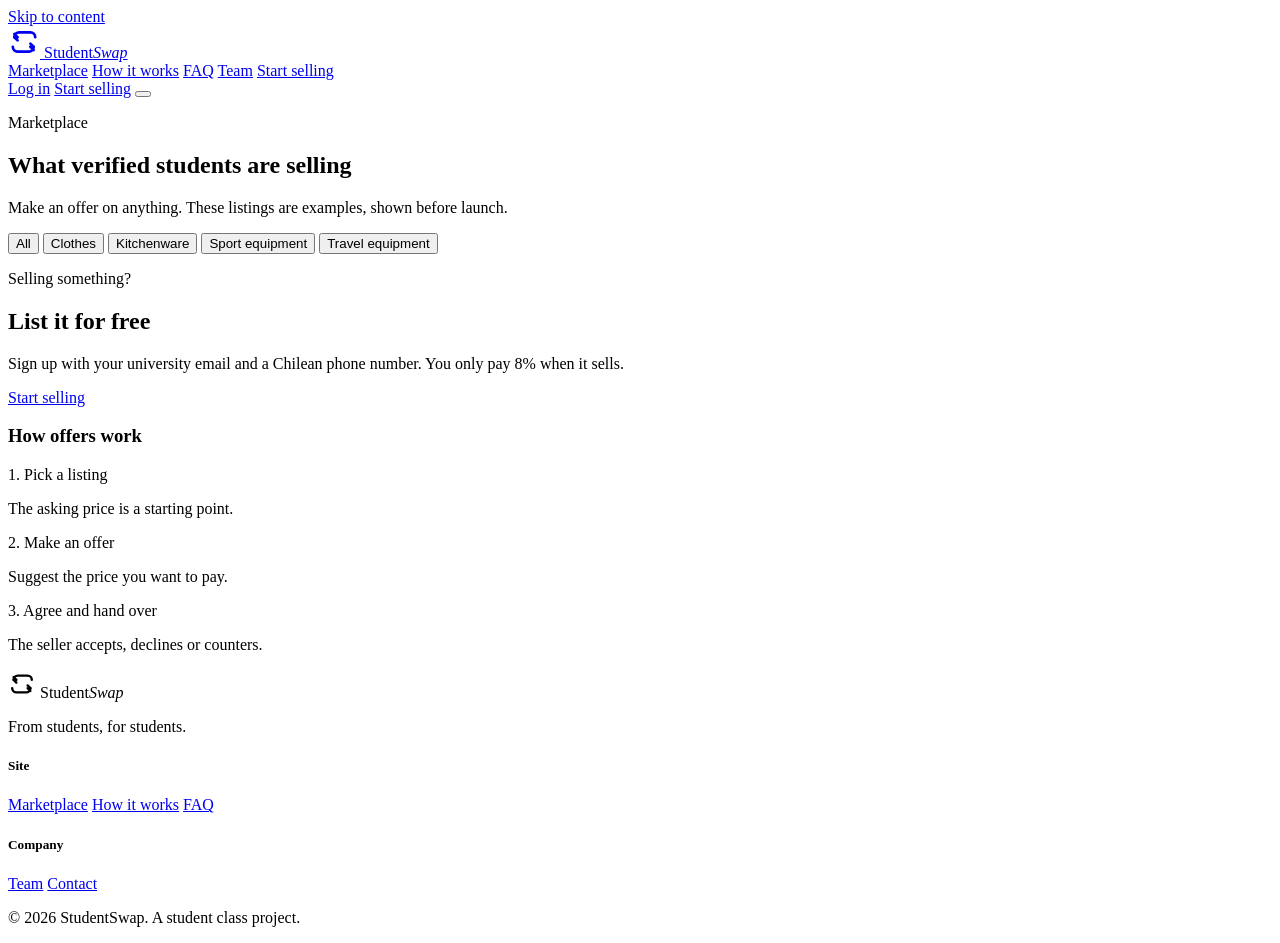
==== marketplace.html @ c47710b7 "Add files via upload" ====
<!DOCTYPE html>
<html lang="en">
<head>
<meta charset="UTF-8">
<meta name="viewport" content="width=device-width, initial-scale=1.0">
<title>Marketplace | StudentSwap</title>
<meta name="description" content="Browse what verified students are selling on StudentSwap: clothes, kitchenware, sport and travel equipment. Make an offer on any listing.">
<link rel="icon" href="data:image/svg+xml,<svg xmlns=%22http://www.w3.org/2000/svg%22 viewBox=%220 0 100 100%22><text y=%22.9em%22 font-size=%2290%22>🔁</text></svg>">
<link rel="preconnect" href="https://fonts.googleapis.com">
<link rel="preconnect" href="https://fonts.gstatic.com" crossorigin>
<link href="https://fonts.googleapis.com/css2?family=Fraunces:opsz,wght@9..144,500;9..144,600;9..144,700&family=Inter:wght@400;500;600;700;800&display=swap" rel="stylesheet">
<link rel="stylesheet" href="css/styles.css">
</head>
<body>

<a class="skip-link" href="#main">Skip to content</a>

<header class="site-header" id="top">
  <div class="wrap header-inner">
    <a href="index.html" class="logo" aria-label="StudentSwap home">
      <span class="logo-mark">
        <svg width="32" height="32" viewBox="0 0 40 40" fill="none" xmlns="http://www.w3.org/2000/svg">
          <path d="M8 14C8 10.6863 10.6863 8 14 8H28C31.3137 8 34 10.6863 34 14" stroke="currentColor" stroke-width="3.4" stroke-linecap="round"/>
          <path d="M12 14L8 10M8 14L12 18" stroke="currentColor" stroke-width="3.4" stroke-linecap="round" stroke-linejoin="round"/>
          <path d="M32 26C32 29.3137 29.3137 32 26 32H12C8.68629 32 6 29.3137 6 26" stroke="currentColor" stroke-width="3.4" stroke-linecap="round"/>
          <path d="M28 26L32 30M32 26L28 22" stroke="currentColor" stroke-width="3.4" stroke-linecap="round" stroke-linejoin="round"/>
        </svg>
      </span>
      <span>Student<em>Swap</em></span>
    </a>

    <nav class="main-nav" id="main-nav" aria-label="Primary">
      <a href="marketplace.html" class="is-active">Marketplace</a>
      <a href="index.html#how-it-works">How it works</a>
      <a href="index.html#faq">FAQ</a>
      <a href="index.html#team">Team</a>
      <a href="index.html#join" class="nav-cta btn btn-primary">Start selling</a>
    </nav>

    <div class="header-actions">
      <a href="index.html#join" class="btn btn-ghost">Log in</a>
      <a href="index.html#join" class="btn btn-primary">Start selling</a>
      <button class="nav-toggle" id="navToggle" aria-expanded="false" aria-controls="main-nav" aria-label="Toggle menu">
        <span></span><span></span><span></span>
      </button>
    </div>
  </div>
</header>

<main id="main">

  <section class="section" style="padding-bottom:0;">
    <div class="wrap">
      <p class="eyebrow center">Marketplace</p>
      <h2 class="section-title center">What verified students are selling</h2>
      <p class="section-lead center">Make an offer on anything. These listings are examples, shown before launch.</p>

      <div class="market-toolbar">
        <div class="filter-bar" role="tablist" aria-label="Filter listings">
          <button class="filter-chip is-active" data-filter="all">All</button>
          <button class="filter-chip" data-filter="clothing">Clothes</button>
          <button class="filter-chip" data-filter="kitchen">Kitchenware</button>
          <button class="filter-chip" data-filter="sport">Sport equipment</button>
          <button class="filter-chip" data-filter="travel">Travel equipment</button>
        </div>
      </div>

      <div class="item-grid" id="itemGrid">
        <!-- injected by JS -->
      </div>
    </div>
  </section>

  <section class="section">
    <div class="wrap two-col">
      <div>
        <p class="eyebrow">Selling something?</p>
        <h2 class="section-title">List it for free</h2>
        <p class="section-lead">Sign up with your university email and a Chilean phone number. You only pay 8% when it sells.</p>
        <a href="index.html#join" class="btn btn-primary btn-lg">Start selling</a>
      </div>
      <div class="model-card">
        <h3>How offers work</h3>
        <div class="model-row"><span>1. Pick a listing</span><p>The asking price is a starting point.</p></div>
        <div class="model-row"><span>2. Make an offer</span><p>Suggest the price you want to pay.</p></div>
        <div class="model-row"><span>3. Agree and hand over</span><p>The seller accepts, declines or counters.</p></div>
      </div>
    </div>
  </section>

</main>

<footer class="site-footer">
  <div class="wrap footer-inner">
    <div class="footer-brand">
      <span class="logo"><span class="logo-mark">
          <svg width="28" height="28" viewBox="0 0 40 40" fill="none" xmlns="http://www.w3.org/2000/svg">
            <path d="M8 14C8 10.6863 10.6863 8 14 8H28C31.3137 8 34 10.6863 34 14" stroke="currentColor" stroke-width="3.4" stroke-linecap="round"/>
            <path d="M12 14L8 10M8 14L12 18" stroke="currentColor" stroke-width="3.4" stroke-linecap="round" stroke-linejoin="round"/>
            <path d="M32 26C32 29.3137 29.3137 32 26 32H12C8.68629 32 6 29.3137 6 26" stroke="currentColor" stroke-width="3.4" stroke-linecap="round"/>
            <path d="M28 26L32 30M32 26L28 22" stroke="currentColor" stroke-width="3.4" stroke-linecap="round" stroke-linejoin="round"/>
          </svg>
      </span>Student<em>Swap</em></span>
      <p>From students, for students.</p>
    </div>
    <div class="footer-links">
      <div>
        <h5>Site</h5>
        <a href="marketplace.html">Marketplace</a>
        <a href="index.html#how-it-works">How it works</a>
        <a href="index.html#faq">FAQ</a>
      </div>
      <div>
        <h5>Company</h5>
        <a href="index.html#team">Team</a>
        <a href="index.html#join">Contact</a>
      </div>
    </div>
  </div>
  <div class="wrap footer-bottom">
    <p>© 2026 StudentSwap. A student class project.</p>
  </div>
</footer>

<script src="js/placeholder.js"></script>
<script src="js/marketplace.js"></script>
</body>
</html>
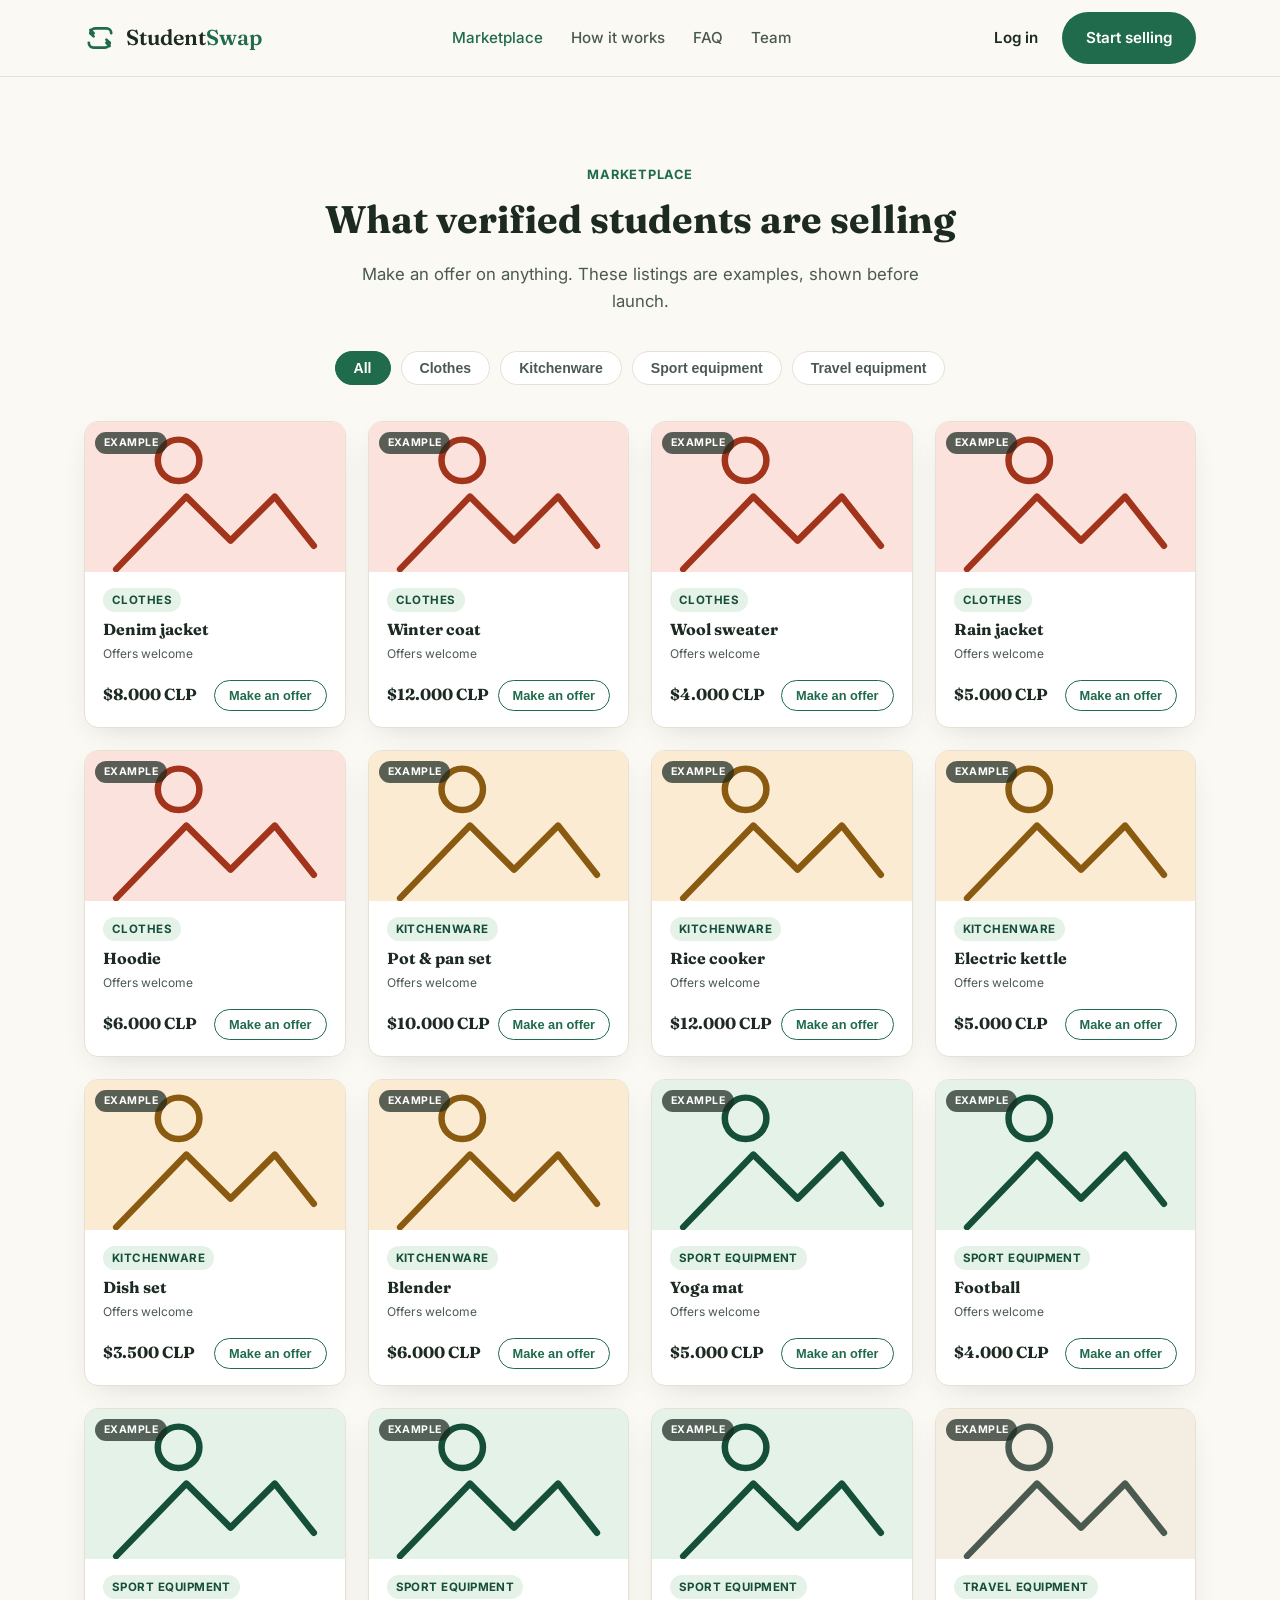
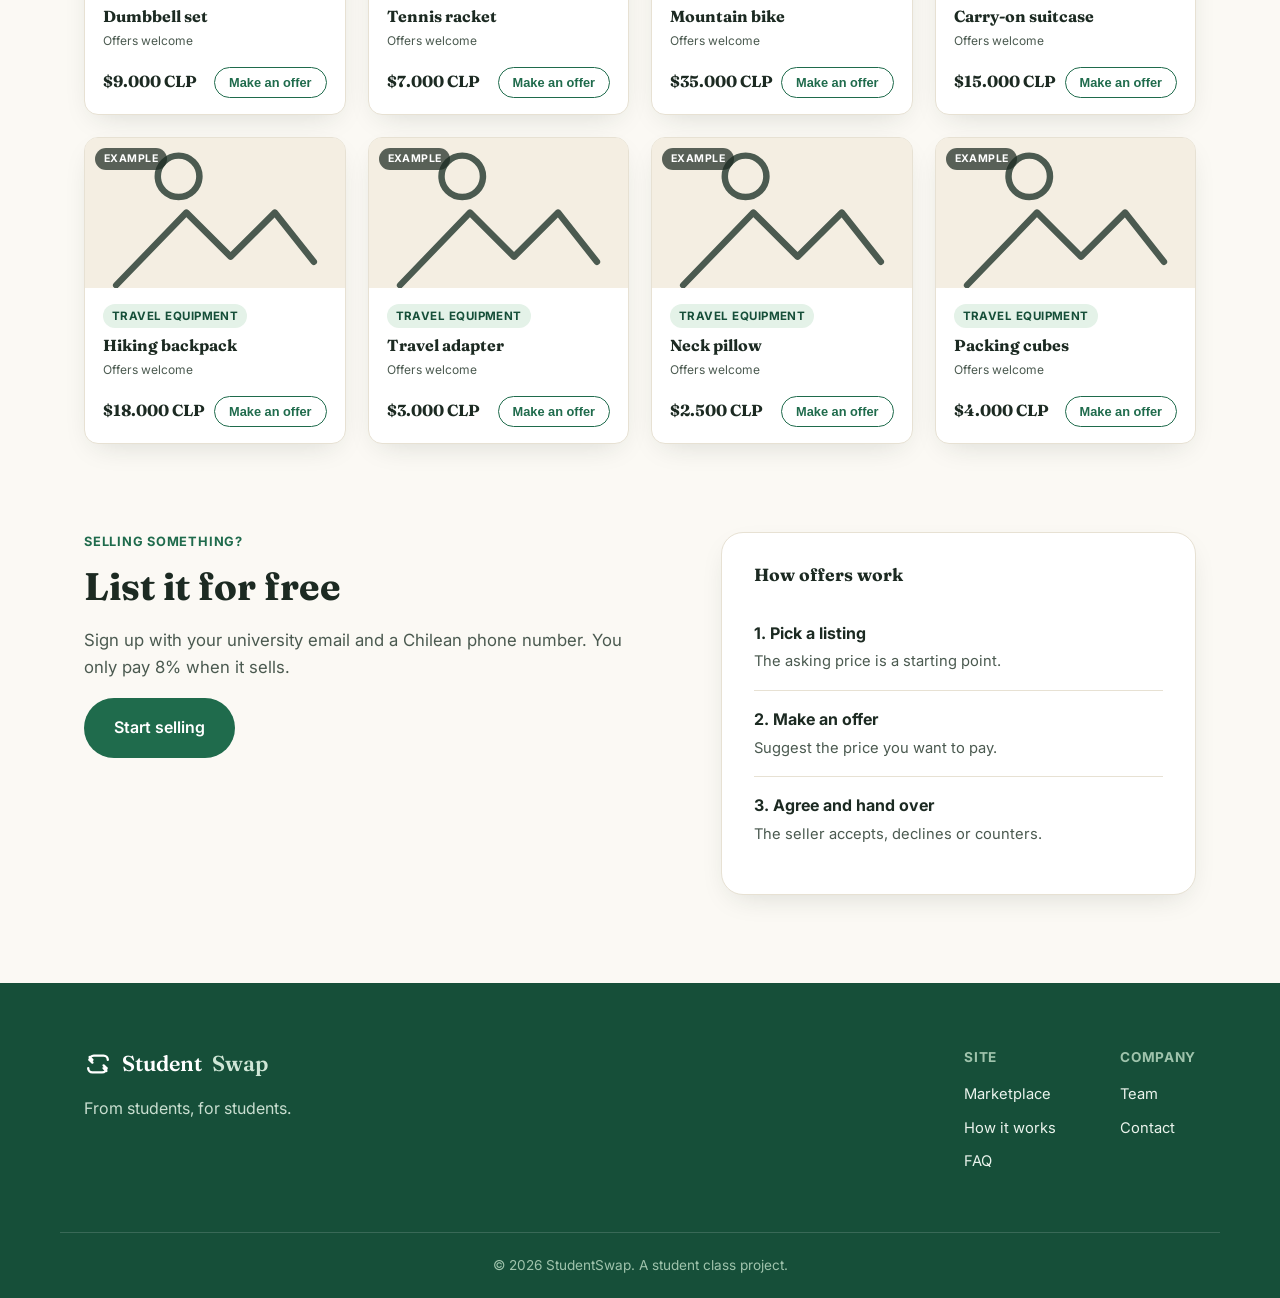
==== commit c094fad9: "Add files via upload" ====
--- a/marketplace.html
+++ b/marketplace.html
@@ -9,7 +9,320 @@
 <link rel="preconnect" href="https://fonts.googleapis.com">
 <link rel="preconnect" href="https://fonts.gstatic.com" crossorigin>
 <link href="https://fonts.googleapis.com/css2?family=Fraunces:opsz,wght@9..144,500;9..144,600;9..144,700&family=Inter:wght@400;500;600;700;800&display=swap" rel="stylesheet">
-<link rel="stylesheet" href="css/styles.css">
+<style>
+/* ---------- Tokens (light) ---------- */
+:root{
+  --bg:#FBF9F4;
+  --surface:#FFFFFF;
+  --ink:#1C2A22;
+  --ink-soft:#4B5A50;
+  --border:#E7E1D3;
+
+  --green-600:#1F6B4C;
+  --green-700:#164F39;
+  --green-100:#CFE6D6;
+  --green-200:#AFD8BC;
+  --green-tint:#E4F2E8;
+
+  --coral:#F2664B;
+  --coral-tint:#FBE2DC;
+  --coral-deep:#A3341C;
+
+  --gold:#E8A33D;
+  --gold-tint:#FBEBD3;
+  --gold-deep:#8A5A10;
+
+  --sand:#F4EEE2;
+  --brand-deep:#164F39;
+
+  --shadow: 0 10px 30px -12px rgba(28,42,34,0.18);
+  --radius-lg: 22px;
+  --radius-md: 14px;
+  --radius-sm: 10px;
+  --maxw: 1160px;
+  --font-head: "Fraunces", serif;
+  --font-body: "Inter", system-ui, sans-serif;
+}
+
+/* ---------- Tokens (dark, OS default) ---------- */
+@media (prefers-color-scheme: dark){
+  :root:not([data-theme="light"]){
+    --bg:#101B15; --surface:#182922; --ink:#F1EFE4; --ink-soft:#A6B8AB; --border:#2A3D31;
+    --green-600:#39AD72; --green-700:#8FDBB0; --green-100:#1E3A2C; --green-200:#25452F; --green-tint:#1B2E23;
+    --coral:#FF8266; --coral-tint:#3B2620; --coral-deep:#FFB6A0;
+    --gold:#F0B85A; --gold-tint:#3A2E17; --gold-deep:#F2C784;
+    --sand:#1B2419;
+    --shadow: 0 10px 30px -12px rgba(0,0,0,0.6);
+  }
+}
+/* ---------- Tokens (dark, explicit toggle) ---------- */
+:root[data-theme="dark"]{
+  --bg:#101B15; --surface:#182922; --ink:#F1EFE4; --ink-soft:#A6B8AB; --border:#2A3D31;
+  --green-600:#39AD72; --green-700:#8FDBB0; --green-100:#1E3A2C; --green-200:#25452F; --green-tint:#1B2E23;
+  --coral:#FF8266; --coral-tint:#3B2620; --coral-deep:#FFB6A0;
+  --gold:#F0B85A; --gold-tint:#3A2E17; --gold-deep:#F2C784;
+  --sand:#1B2419;
+  --shadow: 0 10px 30px -12px rgba(0,0,0,0.6);
+}
+
+/* ---------- Base ---------- */
+*,*::before,*::after{box-sizing:border-box;}
+html{scroll-behavior:smooth;}
+body{
+  margin:0;font-family:var(--font-body);color:var(--ink);background:var(--bg);
+  line-height:1.6;-webkit-font-smoothing:antialiased;
+}
+img{max-width:100%;display:block;}
+a{color:inherit;text-decoration:none;}
+ul{list-style:none;margin:0;padding:0;}
+h1,h2,h3,h4{font-family:var(--font-head);margin:0 0 .5em;line-height:1.15;color:var(--ink);text-wrap:balance;}
+p{margin:0 0 1em;color:var(--ink-soft);}
+
+.skip-link{position:absolute;left:-999px;top:0;background:var(--brand-deep);color:#fff;padding:10px 16px;border-radius:0 0 8px 0;z-index:999;}
+.skip-link:focus{left:0;}
+
+.wrap{max-width:var(--maxw);margin:0 auto;padding:0 24px;}
+.wrap.narrow{max-width:760px;}
+.wrap.two-col{display:grid;grid-template-columns:1.1fr .9fr;gap:56px;align-items:start;}
+
+.section{padding:88px 0;}
+.section.alt{background:var(--sand);}
+.eyebrow{font-weight:700;letter-spacing:.06em;text-transform:uppercase;font-size:.8rem;color:var(--green-600);margin:0 0 12px;}
+.eyebrow.center{text-align:center;}
+.section-title{font-size:clamp(1.7rem,3vw,2.4rem);max-width:720px;}
+.section-title.center{margin-left:auto;margin-right:auto;text-align:center;}
+.section-lead{max-width:560px;font-size:1.05rem;}
+.section-lead.center{margin-left:auto;margin-right:auto;text-align:center;}
+
+/* ---------- Buttons ---------- */
+.btn{
+  display:inline-flex;align-items:center;justify-content:center;gap:8px;padding:12px 22px;border-radius:999px;
+  font-weight:600;font-size:.95rem;border:2px solid transparent;cursor:pointer;transition:.18s ease;white-space:nowrap;
+}
+.btn-primary{background:var(--green-600);color:#fff;}
+.btn-primary:hover{background:var(--brand-deep);}
+.btn-outline{border-color:var(--ink);color:var(--ink);}
+.btn-outline:hover{background:var(--green-600);border-color:var(--green-600);color:#fff;}
+.btn-light{background:#fff;color:var(--brand-deep);}
+.btn-light:hover{background:var(--green-100);}
+.btn-ghost{color:var(--ink);padding-left:12px;padding-right:12px;}
+.btn-ghost:hover{color:var(--green-600);}
+.btn-lg{padding:15px 28px;font-size:1rem;}
+.btn-block{width:100%;}
+.btn:focus-visible,.accordion-trigger:focus-visible,.filter-chip:focus-visible,.offer-btn:focus-visible{outline:2px solid var(--green-600);outline-offset:2px;}
+
+/* ---------- Header ---------- */
+.site-header{
+  position:sticky;top:0;z-index:100;background:color-mix(in srgb, var(--bg) 90%, transparent);
+  backdrop-filter:blur(8px);border-bottom:1px solid var(--border);
+}
+.header-inner{display:flex;align-items:center;justify-content:space-between;height:76px;gap:24px;}
+.logo{display:flex;align-items:center;gap:10px;font-family:var(--font-head);font-weight:600;font-size:1.35rem;color:var(--ink);flex-shrink:0;}
+.logo em{font-style:normal;color:var(--green-600);}
+.logo-mark{color:var(--green-600);display:inline-flex;}
+.main-nav{display:flex;gap:28px;flex:1;justify-content:center;}
+.main-nav a{font-weight:500;font-size:.95rem;color:var(--ink-soft);}
+.main-nav a:hover,.main-nav a.is-active{color:var(--green-600);}
+.nav-cta{display:none;}
+.main-nav a.btn-primary,.main-nav a.btn-primary:hover{color:#fff;}
+.header-actions{display:flex;align-items:center;gap:10px;}
+.nav-toggle{display:none;flex-direction:column;justify-content:center;gap:5px;width:36px;height:36px;background:none;border:none;cursor:pointer;}
+.nav-toggle span{width:100%;height:2px;background:var(--ink);border-radius:2px;}
+
+/* ---------- Hero ---------- */
+.hero{padding:56px 0 72px;overflow:hidden;}
+.hero-inner{display:grid;grid-template-columns:1.05fr .95fr;gap:48px;align-items:center;}
+.badge-pill{
+  display:inline-flex;align-items:center;padding:6px 14px;border-radius:999px;background:var(--green-tint);
+  color:var(--green-700);font-weight:700;font-size:.78rem;letter-spacing:.02em;text-transform:uppercase;margin-bottom:18px;
+}
+.hero-copy h1{font-size:clamp(2.2rem,4.4vw,3.5rem);letter-spacing:-.01em;margin-bottom:.4em;}
+.accent{color:var(--green-600);}
+.hero-sub{font-size:1.15rem;max-width:480px;margin-bottom:0;}
+.hero-ctas{display:flex;gap:14px;flex-wrap:wrap;margin:28px 0 24px;}
+.trust-list{display:flex;flex-wrap:wrap;gap:10px 22px;}
+.trust-list li{position:relative;padding-left:24px;font-size:.9rem;font-weight:500;color:var(--ink);}
+.trust-list li::before{
+  content:"\2713";position:absolute;left:0;top:1px;width:17px;height:17px;border-radius:50%;background:var(--green-tint);
+  color:var(--green-700);font-size:.68rem;font-weight:800;display:flex;align-items:center;justify-content:center;
+}
+
+/* ---------- Hero mock marketplace ---------- */
+.hero-art{display:flex;justify-content:center;}
+.mock-browser{
+  width:100%;max-width:440px;background:var(--surface);border:1px solid var(--border);
+  border-radius:var(--radius-lg);box-shadow:var(--shadow);overflow:hidden;
+}
+.mock-bar{display:flex;gap:6px;padding:14px 16px;border-bottom:1px solid var(--border);}
+.mock-bar span{width:10px;height:10px;border-radius:50%;background:var(--border);}
+.mock-search{margin:14px 16px;padding:9px 14px;border-radius:999px;background:var(--bg);border:1px solid var(--border);font-size:.85rem;color:var(--ink-soft);}
+.mock-grid{display:grid;grid-template-columns:1fr 1fr;gap:12px;padding:0 16px;}
+.mock-card{border:1px solid var(--border);border-radius:var(--radius-sm);overflow:hidden;background:var(--bg);}
+.mock-thumb{width:100%;height:82px;object-fit:cover;background:var(--sand);}
+.mock-info{padding:9px 12px;display:flex;justify-content:space-between;align-items:baseline;gap:8px;}
+.mock-info strong{font-size:.82rem;font-family:var(--font-body);font-weight:600;}
+.mock-info span{font-size:.8rem;color:var(--green-700);font-weight:700;white-space:nowrap;}
+.mock-caption{margin:12px 16px 16px;font-size:.78rem;color:var(--ink-soft);text-align:center;}
+
+/* ---------- Categories ---------- */
+.cat-grid{display:grid;grid-template-columns:repeat(4,1fr);gap:24px;margin-top:48px;}
+.cat-card{display:flex;flex-direction:column;background:var(--surface);border:1px solid var(--border);border-radius:var(--radius-lg);overflow:hidden;box-shadow:var(--shadow);}
+.cat-thumb{position:relative;display:block;aspect-ratio:4/3;background:var(--sand);}
+.cat-thumb img{width:100%;height:100%;object-fit:cover;}
+.example-badge{
+  position:absolute;top:10px;left:10px;padding:3px 9px;border-radius:999px;background:rgba(28,42,34,.72);
+  color:#fff;font-size:.66rem;font-weight:700;text-transform:uppercase;letter-spacing:.04em;
+}
+.cat-body{padding:18px 20px 20px;display:flex;flex-direction:column;gap:12px;flex:1;}
+.cat-body h3{font-size:1.2rem;margin:0;}
+.cat-items{display:grid;gap:8px;}
+.cat-items li{display:flex;justify-content:space-between;gap:12px;font-size:.92rem;color:var(--ink-soft);padding-bottom:8px;border-bottom:1px solid var(--border);}
+.cat-items li:last-child{border-bottom:none;padding-bottom:0;}
+.cat-items b{color:var(--ink);font-variant-numeric:tabular-nums;}
+.cat-link{margin-top:auto;font-weight:600;font-size:.9rem;color:var(--green-600);}
+.cat-link:hover{text-decoration:underline;}
+.section-cta{display:flex;justify-content:center;margin-top:40px;}
+
+/* ---------- Audience (sellers first) ---------- */
+.audience-grid{display:grid;grid-template-columns:1.15fr .85fr;gap:24px;margin-top:48px;align-items:stretch;}
+.audience-card{display:flex;flex-direction:column;gap:14px;background:var(--surface);border:1px solid var(--border);border-radius:var(--radius-lg);padding:36px;box-shadow:var(--shadow);}
+.audience-card h3{font-size:1.5rem;margin:0;}
+.audience-card.primary{background:var(--brand-deep);border-color:var(--brand-deep);}
+.audience-card.primary h3{color:#fff;}
+.audience-card.primary li{color:#E4F2E8;}
+.audience-card.primary .audience-tag{background:rgba(255,255,255,.14);color:#CFE6D6;}
+.audience-tag{align-self:flex-start;font-size:.75rem;font-weight:700;text-transform:uppercase;letter-spacing:.05em;padding:5px 12px;border-radius:999px;background:var(--green-tint);color:var(--green-700);}
+.check-list{display:grid;gap:10px;margin:4px 0 10px;}
+.check-list li{position:relative;padding-left:28px;color:var(--ink-soft);}
+.check-list li::before{content:"\2713";position:absolute;left:0;top:0;font-weight:800;color:var(--green-600);}
+.audience-card.primary .check-list li::before{color:#8FDBB0;}
+.audience-card .btn{align-self:flex-start;margin-top:auto;}
+
+/* ---------- Why us ---------- */
+.why-grid{display:grid;grid-template-columns:repeat(4,1fr);gap:24px;margin-top:48px;}
+.why-item{display:flex;flex-direction:column;gap:6px;}
+.why-icon{width:48px;height:48px;border-radius:14px;background:var(--green-tint);color:var(--green-700);display:flex;align-items:center;justify-content:center;margin-bottom:8px;}
+.why-icon svg{width:24px;height:24px;fill:none;stroke:currentColor;stroke-width:1.8;stroke-linecap:round;stroke-linejoin:round;}
+.why-item h3{font-size:1.1rem;margin:0;}
+.why-item p{font-size:.93rem;margin:0;}
+
+/* ---------- Steps ---------- */
+.steps-row{display:grid;grid-template-columns:repeat(3,1fr);gap:24px;margin-top:48px;}
+.step{background:var(--surface);border:1px solid var(--border);border-radius:var(--radius-md);padding:26px;}
+.step-num{width:36px;height:36px;border-radius:50%;background:var(--green-tint);color:var(--green-700);display:flex;align-items:center;justify-content:center;font-weight:700;font-family:var(--font-head);margin-bottom:14px;}
+.step h3{font-size:1.1rem;margin:0 0 4px;}
+.step p{margin:0;font-size:.93rem;}
+
+/* ---------- Accordion ---------- */
+.accordion{margin-top:40px;}
+.accordion-item{border-bottom:1px solid var(--border);}
+.accordion-trigger{
+  width:100%;text-align:left;background:none;border:none;padding:22px 4px;font-family:var(--font-head);
+  font-size:1.08rem;font-weight:600;color:var(--ink);display:flex;justify-content:space-between;align-items:center;gap:16px;cursor:pointer;
+}
+.accordion-icon{font-family:var(--font-body);font-weight:400;font-size:1.4rem;color:var(--green-600);transition:transform .2s;flex-shrink:0;}
+.accordion-trigger[aria-expanded="true"] .accordion-icon{transform:rotate(45deg);}
+.accordion-panel{max-height:0;overflow:hidden;transition:max-height .25s ease;}
+.accordion-panel p{padding:0 4px 22px;margin:0;}
+
+/* ---------- Team ---------- */
+.team-grid{display:grid;grid-template-columns:repeat(5,1fr);gap:22px;margin-top:44px;}
+.team-card{text-align:center;}
+.avatar{width:76px;height:76px;border-radius:50%;margin:0 auto 14px;display:flex;align-items:center;justify-content:center;font-family:var(--font-head);font-size:1.6rem;font-weight:600;color:var(--ink);}
+.team-card h4{margin:0 0 2px;font-size:1rem;}
+.team-card p{margin:0;font-size:.85rem;}
+
+/* ---------- Wishlist form ---------- */
+.contact-info{margin-top:28px;display:grid;gap:14px;}
+.contact-info li{display:flex;justify-content:space-between;border-bottom:1px solid var(--border);padding-bottom:12px;}
+.contact-info strong{color:var(--ink);}
+.join-form{background:var(--surface);border:1px solid var(--border);border-radius:var(--radius-lg);padding:32px;box-shadow:var(--shadow);display:grid;gap:18px;}
+.form-row{display:grid;gap:6px;}
+.form-row label{font-weight:600;font-size:.88rem;}
+.form-row input,.form-row select,.form-row textarea{
+  padding:12px 14px;border-radius:var(--radius-sm);border:1px solid var(--border);font-family:var(--font-body);
+  font-size:.95rem;background:var(--bg);color:var(--ink);resize:vertical;
+}
+.form-row input:focus,.form-row select:focus,.form-row textarea:focus{outline:2px solid var(--green-600);outline-offset:1px;}
+.form-hint{font-size:.8rem;color:var(--ink-soft);margin:2px 0 0;}
+.form-note{margin:0;font-size:.88rem;color:var(--green-700);min-height:1.2em;}
+
+/* ---------- Marketplace page ---------- */
+.market-toolbar{margin-top:36px;}
+.filter-bar{display:flex;gap:10px;justify-content:center;flex-wrap:wrap;margin-bottom:36px;}
+.filter-chip{padding:8px 18px;border-radius:999px;border:1px solid var(--border);background:var(--surface);cursor:pointer;font-weight:600;font-size:.88rem;color:var(--ink-soft);}
+.filter-chip.is-active{background:var(--green-600);color:#fff;border-color:var(--green-600);}
+.item-grid{display:grid;grid-template-columns:repeat(4,1fr);gap:22px;}
+.item-card{background:var(--surface);border:1px solid var(--border);border-radius:var(--radius-md);overflow:hidden;box-shadow:var(--shadow);display:flex;flex-direction:column;}
+.item-thumb{position:relative;height:150px;background:var(--sand);}
+.item-thumb img{width:100%;height:100%;object-fit:cover;}
+.item-body{padding:16px 18px;display:flex;flex-direction:column;gap:6px;flex:1;}
+.item-tag{align-self:flex-start;font-size:.72rem;font-weight:700;text-transform:uppercase;letter-spacing:.04em;padding:3px 9px;border-radius:999px;background:var(--green-tint);color:var(--green-700);}
+.item-body h4{margin:2px 0 0;font-size:1rem;}
+.item-offer-note{font-size:.75rem;color:var(--ink-soft);margin:0 0 10px;}
+.item-price-row{display:flex;align-items:center;justify-content:space-between;margin-top:auto;gap:8px;}
+.item-price{font-weight:700;font-family:var(--font-head);color:var(--ink);font-variant-numeric:tabular-nums;}
+.offer-btn{padding:7px 14px;border-radius:999px;border:1.5px solid var(--green-600);background:none;color:var(--green-600);font-weight:700;font-size:.8rem;cursor:pointer;white-space:nowrap;}
+.offer-btn:hover{background:var(--green-600);color:#fff;}
+.offer-form{display:none;gap:8px;margin-top:12px;}
+.offer-form.is-open{display:flex;}
+.offer-form input{flex:1;min-width:0;padding:8px 10px;border-radius:var(--radius-sm);border:1px solid var(--border);font-family:var(--font-body);font-size:.9rem;background:var(--bg);color:var(--ink);}
+.offer-form button{padding:8px 14px;border-radius:var(--radius-sm);border:none;background:var(--green-600);color:#fff;font-weight:700;font-size:.85rem;cursor:pointer;}
+.offer-sent{display:none;font-size:.82rem;font-weight:600;color:var(--green-700);margin-top:12px;}
+.offer-sent.is-visible{display:block;}
+.model-card{background:var(--surface);border:1px solid var(--border);border-radius:var(--radius-lg);padding:32px;box-shadow:var(--shadow);}
+.model-card h3{font-size:1.1rem;margin-bottom:20px;}
+.model-row{padding:16px 0;border-top:1px solid var(--border);}
+.model-row:first-of-type{border-top:none;}
+.model-row span{font-weight:700;color:var(--ink);display:block;margin-bottom:4px;}
+.model-row p{margin:0;font-size:.92rem;}
+
+/* ---------- Footer ---------- */
+.site-footer{background:var(--brand-deep);color:#EAF3EC;padding:64px 0 0;}
+.site-footer .logo{color:#fff;}
+.site-footer .logo em{color:#CFE6D6;}
+.site-footer .logo-mark{color:#fff;}
+.footer-inner{display:flex;justify-content:space-between;gap:48px;flex-wrap:wrap;padding-bottom:48px;}
+.footer-brand{max-width:340px;}
+.footer-brand p{color:#C9DED0;margin-top:14px;}
+.footer-links{display:flex;gap:64px;}
+.footer-links h5{margin:0 0 14px;font-size:.85rem;text-transform:uppercase;letter-spacing:.05em;color:#9FC3AC;}
+.footer-links a{display:block;color:#EAF3EC;margin-bottom:10px;font-size:.92rem;}
+.footer-links a:hover{color:#fff;text-decoration:underline;}
+.footer-bottom{border-top:1px solid rgba(255,255,255,.15);padding:22px 0;}
+.footer-bottom p{margin:0;color:#9FC3AC;font-size:.85rem;text-align:center;}
+
+/* ---------- Responsive ---------- */
+@media (max-width:980px){
+  .main-nav{display:none;}
+  .nav-toggle{display:flex;}
+  .header-actions .btn-primary{padding:10px 16px;font-size:.88rem;}
+  .hero-inner,.wrap.two-col,.audience-grid{grid-template-columns:1fr;}
+  .hero-art{max-width:440px;margin:0 auto;width:100%;}
+  .cat-grid,.item-grid{grid-template-columns:repeat(2,1fr);}
+  .why-grid{grid-template-columns:repeat(2,1fr);}
+  .steps-row{grid-template-columns:1fr;}
+  .team-grid{grid-template-columns:repeat(3,1fr);gap:28px 16px;}
+}
+@media (max-width:640px){
+  .section{padding:60px 0;}
+  .hero{padding:36px 0 56px;}
+  .cat-grid,.item-grid,.why-grid{grid-template-columns:1fr;}
+  .team-grid{grid-template-columns:repeat(2,1fr);}
+  .hero-ctas{flex-direction:column;align-items:stretch;}
+  .header-actions .btn-ghost,.header-actions .btn-primary{display:none;}
+  .nav-cta{display:inline-flex;margin-top:4px;align-self:flex-start;}
+  .offer-form{flex-direction:column;align-items:stretch;}
+  .audience-card{padding:28px;}
+}
+
+/* mobile nav open state */
+.main-nav.is-open{
+  display:flex;position:absolute;top:76px;left:0;right:0;background:var(--surface);flex-direction:column;
+  padding:20px 24px;gap:18px;border-bottom:1px solid var(--border);box-shadow:var(--shadow);
+}
+
+</style>
 </head>
 <body>
 
@@ -122,7 +435,146 @@
   </div>
 </footer>
 
-<script src="js/placeholder.js"></script>
-<script src="js/marketplace.js"></script>
+<script>
+// Photo placeholders. To use a real photo, give the <img> a real src (e.g. src="images/denim-jacket.jpg")
+// and remove its data-ph attribute. Anything with data-ph and no src gets a neutral stand-in.
+const PH_STYLE = {
+  clothing: { bg: '#FBE2DC', stroke: '#A3341C' },
+  kitchen: { bg: '#FBEBD3', stroke: '#8A5A10' },
+  sport: { bg: '#E4F2E8', stroke: '#164F39' },
+  travel: { bg: '#F4EEE2', stroke: '#4B5A50' },
+};
+
+function phSrc(category) {
+  const s = PH_STYLE[category] || PH_STYLE.travel;
+  const bg = encodeURIComponent(s.bg);
+  const stroke = encodeURIComponent(s.stroke);
+  return `data:image/svg+xml,%3Csvg xmlns='http://www.w3.org/2000/svg' viewBox='0 0 200 200'%3E%3Crect width='200' height='200' fill='${bg}'/%3E%3Ccircle cx='72' cy='72' r='16' fill='none' stroke='${stroke}' stroke-width='5'/%3E%3Cpath d='M24 156 L78 100 L112 134 L146 100 L176 138' fill='none' stroke='${stroke}' stroke-width='5' stroke-linejoin='round' stroke-linecap='round'/%3E%3C/svg%3E`;
+}
+
+document.querySelectorAll('img[data-ph]:not([src])').forEach(img => {
+  img.src = phSrc(img.dataset.ph);
+});
+
+// ---------- Mobile nav ----------
+const navToggle = document.getElementById('navToggle');
+const mainNav = document.getElementById('main-nav');
+
+navToggle.addEventListener('click', () => {
+  const isOpen = mainNav.classList.toggle('is-open');
+  navToggle.setAttribute('aria-expanded', isOpen);
+});
+
+mainNav.querySelectorAll('a').forEach(link => {
+  link.addEventListener('click', () => {
+    mainNav.classList.remove('is-open');
+    navToggle.setAttribute('aria-expanded', 'false');
+  });
+});
+
+// ---------- Sticky header shadow on scroll ----------
+const header = document.querySelector('.site-header');
+window.addEventListener('scroll', () => {
+  header.style.boxShadow = window.scrollY > 8 ? '0 4px 16px rgba(0,0,0,0.12)' : 'none';
+});
+
+// ---------- Listings ----------
+const categoryLabel = {
+  clothing: 'Clothes',
+  kitchen: 'Kitchenware',
+  sport: 'Sport equipment',
+  travel: 'Travel equipment',
+};
+
+const items = [
+  { name: 'Denim jacket', category: 'clothing', price: 8000 },
+  { name: 'Winter coat', category: 'clothing', price: 12000 },
+  { name: 'Wool sweater', category: 'clothing', price: 4000 },
+  { name: 'Rain jacket', category: 'clothing', price: 5000 },
+  { name: 'Hoodie', category: 'clothing', price: 6000 },
+  { name: 'Pot & pan set', category: 'kitchen', price: 10000 },
+  { name: 'Rice cooker', category: 'kitchen', price: 12000 },
+  { name: 'Electric kettle', category: 'kitchen', price: 5000 },
+  { name: 'Dish set', category: 'kitchen', price: 3500 },
+  { name: 'Blender', category: 'kitchen', price: 6000 },
+  { name: 'Yoga mat', category: 'sport', price: 5000 },
+  { name: 'Football', category: 'sport', price: 4000 },
+  { name: 'Dumbbell set', category: 'sport', price: 9000 },
+  { name: 'Tennis racket', category: 'sport', price: 7000 },
+  { name: 'Mountain bike', category: 'sport', price: 35000 },
+  { name: 'Carry-on suitcase', category: 'travel', price: 15000 },
+  { name: 'Hiking backpack', category: 'travel', price: 18000 },
+  { name: 'Travel adapter', category: 'travel', price: 3000 },
+  { name: 'Neck pillow', category: 'travel', price: 2500 },
+  { name: 'Packing cubes', category: 'travel', price: 4000 },
+];
+
+function formatCLP(n) {
+  return '$' + n.toLocaleString('es-CL') + ' CLP';
+}
+
+const itemGrid = document.getElementById('itemGrid');
+let activeFilter = 'all';
+
+function renderItems() {
+  const filtered = activeFilter === 'all' ? items : items.filter(i => i.category === activeFilter);
+  itemGrid.innerHTML = filtered.map((item, i) => {
+    const suggested = Math.round((item.price * 0.85) / 500) * 500;
+    return `
+      <div class="item-card">
+        <div class="item-thumb"><img src="${phSrc(item.category)}" alt="${item.name}, example photo"><span class="example-badge">Example</span></div>
+        <div class="item-body">
+          <span class="item-tag">${categoryLabel[item.category]}</span>
+          <h4>${item.name}</h4>
+          <p class="item-offer-note">Offers welcome</p>
+          <div class="item-price-row">
+            <span class="item-price">${formatCLP(item.price)}</span>
+            <button class="offer-btn" type="button" data-index="${i}">Make an offer</button>
+          </div>
+          <form class="offer-form" data-index="${i}">
+            <input type="number" min="0" step="500" value="${suggested}" aria-label="Your offer in CLP">
+            <button type="submit">Send</button>
+          </form>
+          <p class="offer-sent" data-index="${i}">Offer sent to the seller.</p>
+        </div>
+      </div>
+    `;
+  }).join('');
+}
+renderItems();
+
+document.querySelectorAll('.filter-chip').forEach(chip => {
+  chip.addEventListener('click', () => {
+    document.querySelectorAll('.filter-chip').forEach(c => c.classList.remove('is-active'));
+    chip.classList.add('is-active');
+    activeFilter = chip.dataset.filter;
+    renderItems();
+  });
+});
+
+// Pre-select a category from a query string, e.g. marketplace.html?category=clothing
+const requestedCategory = new URLSearchParams(window.location.search).get('category');
+if (requestedCategory && categoryLabel[requestedCategory]) {
+  const chip = document.querySelector(`.filter-chip[data-filter="${requestedCategory}"]`);
+  if (chip) chip.click();
+}
+
+// ---------- Make an offer ----------
+itemGrid.addEventListener('click', (e) => {
+  const offerBtn = e.target.closest('.offer-btn');
+  if (offerBtn) {
+    const form = itemGrid.querySelector(`.offer-form[data-index="${offerBtn.dataset.index}"]`);
+    form.classList.toggle('is-open');
+  }
+});
+
+itemGrid.addEventListener('submit', (e) => {
+  if (!e.target.classList.contains('offer-form')) return;
+  e.preventDefault();
+  e.target.classList.remove('is-open');
+  itemGrid.querySelector(`.offer-sent[data-index="${e.target.dataset.index}"]`).classList.add('is-visible');
+});
+
+</script>
 </body>
 </html>
